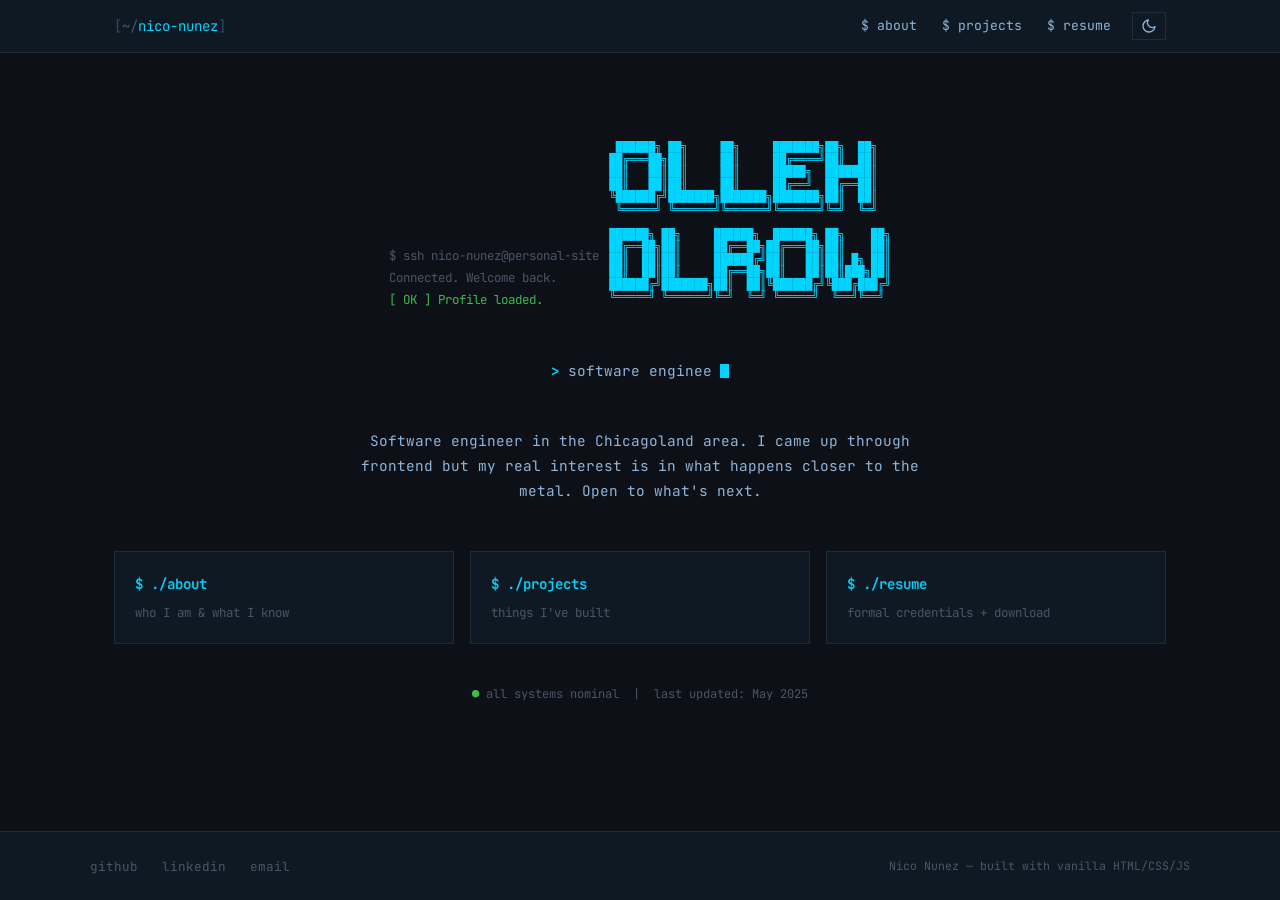
==== index.html @ dd9d21fb "initial commit" ====
<!DOCTYPE html>
<html lang="en" data-theme="dark">
<head>
  <meta charset="UTF-8" />
  <meta name="viewport" content="width=device-width, initial-scale=1.0" />
  <meta name="description" content="Nico Nunez — Software Engineer. Personal site and portfolio." />
  <title>Nico Nunez — dev</title>
  <link rel="stylesheet" href="css/style.css" />
  <script src="js/main.js"></script>
</head>
<body>

  <a href="#main-content" class="skip-link">Skip to main content</a>

  <!-- ═══ HEADER / NAV ═══ -->
  <header class="site-header">
    <nav class="nav-bar" aria-label="Primary navigation">
      <a href="index.html" class="nav-brand" aria-label="Home">
        <span class="nb-bracket">[</span><span class="nb-tilde">~/</span><span class="nb-path">nico-nunez</span><span class="nb-bracket">]</span>
      </a>
      <ul class="nav-links">
        <li><a href="about.html">$ about</a></li>
        <li><a href="projects.html">$ projects</a></li>
        <li><a href="resume.html">$ resume</a></li>
        <li>
          <button class="theme-toggle" id="theme-toggle" type="button" aria-label="Switch to light mode" title="Switch to light mode">
            <!-- Moon icon (shown in dark mode) -->
            <svg class="icon-moon" viewBox="0 0 24 24" aria-hidden="true" fill="none"
                 stroke="currentColor" stroke-width="2" stroke-linecap="round" stroke-linejoin="round">
              <path d="M21 12.79A9 9 0 1 1 11.21 3 7 7 0 0 0 21 12.79z"/>
            </svg>
            <!-- Spiky sun with sunglasses (shown in light mode) -->
            <svg class="icon-sun" viewBox="0 0 24 24" aria-hidden="true" fill="none"
                 stroke="currentColor" stroke-width="1.75" stroke-linecap="round">
              <circle cx="12" cy="12" r="4.5"/>
              <line x1="12" y1="1.5"  x2="12" y2="4.5"/>
              <line x1="12" y1="19.5" x2="12" y2="22.5"/>
              <line x1="1.5"  y1="12" x2="4.5"  y2="12"/>
              <line x1="19.5" y1="12" x2="22.5" y2="12"/>
              <line x1="4.1"  y1="4.1"  x2="6.2"  y2="6.2"/>
              <line x1="17.8" y1="17.8" x2="19.9" y2="19.9"/>
              <line x1="19.9" y1="4.1"  x2="17.8" y2="6.2"/>
              <line x1="6.2"  y1="17.8" x2="4.1"  y2="19.9"/>
              <!-- sunglasses -->
              <rect x="9"    y="11.2" width="2.6" height="1.8" rx="0.5" fill="currentColor" stroke="none"/>
              <rect x="12.4" y="11.2" width="2.6" height="1.8" rx="0.5" fill="currentColor" stroke="none"/>
              <line x1="11.6" y1="12.1" x2="12.4" y2="12.1" stroke-width="1.2"/>
            </svg>
          </button>
        </li>
      </ul>
    </nav>
  </header>

  <!-- ═══ MAIN ═══ -->
  <main id="main-content">
    <section class="hero" aria-label="Introduction">

      <!-- Boot sequence flavour text -->
      <div class="hero-boot" aria-hidden="true">
        <span class="boot-line boot-dim">$ ssh nico-nunez@personal-site</span>
        <span class="boot-line">Connected. Welcome back.</span>
        <span class="boot-line boot-ok">[ OK ] Profile loaded.</span>
      </div>

      <pre class="ascii-art" aria-hidden="true">
 ██████╗ ██╗     ██╗     ███████╗██╗  ██╗
██╔═══██╗██║     ██║     ██╔════╝██║  ██║
██║   ██║██║     ██║     █████╗  ███████║
██║   ██║██║     ██║     ██╔══╝  ██╔══██║
╚██████╔╝███████╗███████╗███████╗██║  ██║
 ╚═════╝ ╚══════╝╚══════╝╚══════╝╚═╝  ╚═╝

██████╗ ██╗     ██████╗  ██████╗ ██╗    ██╗
██╔══██╗██║     ██╔══██╗██╔═══██╗██║    ██║
██║  ██║██║     ██████╔╝██║   ██║██║ █╗ ██║
██║  ██║██║     ██╔══██╗██║   ██║██║███╗██║
██████╔╝███████╗██║  ██║╚██████╔╝╚███╔███╔╝
╚═════╝ ╚══════╝╚═╝  ╚═╝ ╚═════╝  ╚══╝╚══╝</pre>

      <span class="visually-hidden">Hello World — Nico Nunez's personal site</span>

      <div class="tagline-line" aria-live="polite" aria-atomic="true">
        <span class="prompt-char" aria-hidden="true">&gt;</span>
        <span id="typed-tagline" aria-label="software engineer, problem solver, builder of things"></span>
        <span class="cursor" aria-hidden="true"></span>
      </div>

    </section>

    <p class="hero-intro">
      Software engineer in the Chicagoland area. I came up through frontend but my real interest is in what happens closer to the metal. Open to what's next.
    </p>

    <!-- Quick nav -->
    <nav class="home-nav" aria-label="Site sections">
      <div class="home-nav-grid">
        <a href="about.html" class="nav-card">
          <div class="nav-card-cmd">$ ./about</div>
          <div class="nav-card-desc">who I am &amp; what I know</div>
        </a>
        <a href="projects.html" class="nav-card">
          <div class="nav-card-cmd">$ ./projects</div>
          <div class="nav-card-desc">things I've built</div>
        </a>
        <a href="resume.html" class="nav-card">
          <div class="nav-card-cmd">$ ./resume</div>
          <div class="nav-card-desc">formal credentials + download</div>
        </a>
      </div>
    </nav>

    <p class="home-status" aria-live="polite">
      <span class="status-ok">●</span> all systems nominal &nbsp;|&nbsp;
      last updated: <time datetime="2025-05-13">May 2025</time>
    </p>

  </main>

  <!-- ═══ FOOTER ═══ -->
  <footer class="site-footer">
    <div class="footer-inner">
      <ul class="footer-links">
        <li><a href="https://github.com/nico-nunez" target="_blank" rel="noopener noreferrer">github</a></li>
        <li><a href="https://linkedin.com/in/nico-nunez" target="_blank" rel="noopener noreferrer">linkedin</a></li>
        <li><a href="mailto:TODO_EMAIL">email</a></li>
      </ul>
      <p class="footer-copy">Nico Nunez &mdash; built with vanilla HTML/CSS/JS</p>
    </div>
  </footer>

</body>
</html>
---- css/style.css ----
@import url('https://fonts.googleapis.com/css2?family=JetBrains+Mono:ital,wght@0,300;0,400;0,600;0,700;1,400&display=swap');

/* ─────────────────────────────────────────
   THEME VARIABLES
───────────────────────────────────────── */
:root,
[data-theme="dark"] {
  --bg:             #0d1117;
  --surface:        #0f1923;
  --surface-2:      #131e2a;
  --border:         #1e2d3d;
  --border-bright:  #2d4a63;
  --text:           #8fb4d9;
  --text-bright:    #cdd9e8;
  --text-dim:       #4a5568;
  --accent:         #00d4ff;
  --accent-dim:     rgba(0, 212, 255, 0.55);
  --green:          #3fb950;
  --yellow:         #e3b341;
  --red:            #f85149;
  --selection-bg:   rgba(0, 212, 255, 0.15);
  --shadow:         0 4px 32px rgba(0, 0, 0, 0.6);
}

[data-theme="light"] {
  --bg:             #1a2332;
  --surface:        #1e2d3d;
  --surface-2:      #243447;
  --border:         #2d4057;
  --border-bright:  #3d5570;
  --text:           #cdd9e8;
  --text-bright:    #e8f0f8;
  --text-dim:       #6b7c8d;
  --accent:         #38bdf8;
  --accent-dim:     rgba(56, 189, 248, 0.55);
  --green:          #4ade80;
  --yellow:         #fbbf24;
  --red:            #f87171;
  --selection-bg:   rgba(56, 189, 248, 0.15);
  --shadow:         0 4px 32px rgba(0, 0, 0, 0.4);
}

/* ─────────────────────────────────────────
   RESET & BASE
───────────────────────────────────────── */
*, *::before, *::after {
  box-sizing: border-box;
  margin: 0;
  padding: 0;
}

html {
  font-size: 16px;
  scroll-behavior: smooth;
}

body {
  font-family: 'JetBrains Mono', 'Fira Code', 'Cascadia Code', 'Consolas', monospace;
  background: var(--bg);
  color: var(--text);
  line-height: 1.75;
  min-height: 100vh;
  display: flex;
  flex-direction: column;
  transition: background-color 0.25s ease, color 0.25s ease;
}

::selection {
  background: var(--selection-bg);
  color: var(--text-bright);
}

/* ─────────────────────────────────────────
   ACCESSIBILITY
───────────────────────────────────────── */
.skip-link {
  position: absolute;
  top: -100%;
  left: 1rem;
  z-index: 9999;
  background: var(--accent);
  color: var(--bg);
  padding: 0.5rem 1rem;
  font-weight: 700;
  text-decoration: none;
  font-size: 0.875rem;
}

.skip-link:focus { top: 0.75rem; }

.visually-hidden {
  position: absolute;
  width: 1px;
  height: 1px;
  padding: 0;
  margin: -1px;
  overflow: hidden;
  clip: rect(0,0,0,0);
  white-space: nowrap;
  border: 0;
}

:focus-visible {
  outline: 2px solid var(--accent);
  outline-offset: 3px;
}

/* ─────────────────────────────────────────
   HEADER / NAV
───────────────────────────────────────── */
.site-header {
  position: sticky;
  top: 0;
  z-index: 200;
  background: var(--surface);
  border-bottom: 1px solid var(--border);
}

.nav-bar {
  max-width: 1100px;
  margin: 0 auto;
  padding: 0 1.5rem;
  height: 3.25rem;
  display: flex;
  align-items: center;
  justify-content: space-between;
  gap: 1rem;
}

.nav-brand {
  text-decoration: none;
  font-size: 0.875rem;
  color: var(--text-dim);
  white-space: nowrap;
  flex-shrink: 0;
}

.nav-brand .nb-bracket { color: var(--border-bright); }
.nav-brand .nb-tilde   { color: var(--text-dim); }
.nav-brand .nb-path    { color: var(--accent); }

.nav-links {
  list-style: none;
  display: flex;
  align-items: center;
  gap: 0.125rem;
}

.nav-links a {
  display: inline-block;
  padding: 0.3rem 0.65rem;
  font-size: 0.82rem;
  color: var(--text);
  text-decoration: none;
  border: 1px solid transparent;
  transition: color 0.15s, border-color 0.15s;
}

.nav-links a:hover,
.nav-links a:focus-visible {
  color: var(--accent);
  border-color: var(--border);
  outline: none;
}

.nav-links a.active {
  color: var(--accent);
  border-color: var(--border-bright);
}

/* ─────────────────────────────────────────
   THEME TOGGLE
───────────────────────────────────────── */
.theme-toggle {
  background: none;
  border: 1px solid var(--border);
  color: var(--text);
  cursor: pointer;
  padding: 0.3rem 0.5rem;
  margin-left: 0.5rem;
  display: flex;
  align-items: center;
  justify-content: center;
  transition: border-color 0.15s, color 0.15s;
  flex-shrink: 0;
}

.theme-toggle:hover,
.theme-toggle:focus-visible {
  border-color: var(--accent);
  color: var(--accent);
  outline: none;
}

.theme-toggle svg {
  width: 1rem;
  height: 1rem;
  display: none;
}

[data-theme="dark"]  .icon-moon { display: block; }
[data-theme="light"] .icon-sun  { display: block; }

/* ─────────────────────────────────────────
   MAIN
───────────────────────────────────────── */
main {
  flex: 1;
  max-width: 1100px;
  width: 100%;
  margin: 0 auto;
  padding: 3rem 1.5rem 4rem;
}

/* ─────────────────────────────────────────
   BREADCRUMB
───────────────────────────────────────── */
.breadcrumb {
  font-size: 0.78rem;
  color: var(--text-dim);
  margin-bottom: 2rem;
}

.breadcrumb a        { color: var(--text-dim); text-decoration: none; }
.breadcrumb a:hover  { color: var(--accent); }
.breadcrumb .sep     { margin: 0 0.35rem; color: var(--border-bright); }
.breadcrumb .current { color: var(--text-bright); }

/* ─────────────────────────────────────────
   PANELS
───────────────────────────────────────── */
.panel {
  position: relative;
  border: 1px solid var(--border);
  padding: 1.75rem;
  margin: 1.5rem 0;
  background: var(--surface);
}

.panel-title {
  position: absolute;
  top: -0.65rem;
  left: 1.25rem;
  background: var(--surface);
  padding: 0 0.35rem;
  font-size: 0.78rem;
  font-weight: 400;
  color: var(--accent);
  letter-spacing: 0.06em;
}

.panel-title::before { content: "─[ "; color: var(--border-bright); }
.panel-title::after  { content: " ]─"; color: var(--border-bright); }

/* ─────────────────────────────────────────
   HOME — HERO
───────────────────────────────────────── */
.hero {
  padding: 2.5rem 0 1rem;
  text-align: center;
}

.hero-boot {
  font-size: 0.78rem;
  color: var(--text-dim);
  margin-bottom: 2rem;
  text-align: left;
  display: inline-block;
}

.hero-boot .boot-line { display: block; }
.hero-boot .boot-ok   { color: var(--green); }
.hero-boot .boot-dim  { color: var(--text-dim); }

.ascii-art {
  font-size: clamp(0.32rem, 1.1vw, 0.68rem);
  line-height: 1.15;
  color: var(--accent);
  overflow-x: auto;
  display: inline-block;
  text-align: left;
  max-width: 100%;
  margin: 0 auto;
  margin-bottom: 0;
  user-select: none;
}

.ascii-hero {
  display: inline-block;
  text-align: left;
}

.ascii-error {
  font-size: 0.82rem;
  color: var(--text);
  opacity: 0.55;
  margin-top: 0.2rem;
}

.ascii-error-prefix {
  color: var(--red);
}

.hero-name {
  margin-top: 1.5rem;
  font-size: clamp(1.4rem, 4vw, 2.5rem);
  font-weight: 700;
  color: var(--text-bright);
  letter-spacing: 0.2em;
  text-transform: uppercase;
}

.tagline-line {
  margin-top: 1rem;
  font-size: 0.9rem;
  color: var(--text);
  display: flex;
  align-items: center;
  justify-content: center;
  gap: 0.5rem;
  min-height: 1.5rem;
}

.prompt-char { color: var(--accent); font-weight: 700; }

.cursor {
  display: inline-block;
  width: 0.55rem;
  height: 1em;
  background: var(--accent);
  vertical-align: text-bottom;
  animation: blink 1.1s step-end infinite;
}

@keyframes blink {
  0%, 100% { opacity: 1; }
  50%       { opacity: 0; }
}

/* ─────────────────────────────────────────
   HOME — NAV CARDS
───────────────────────────────────────── */
.home-nav {
  margin-top: 3rem;
}

.home-nav-grid {
  display: grid;
  grid-template-columns: repeat(auto-fit, minmax(230px, 1fr));
  gap: 1rem;
  margin-top: 0.75rem;
}

.nav-card {
  display: block;
  text-decoration: none;
  border: 1px solid var(--border);
  padding: 1.25rem;
  background: var(--surface);
  transition: border-color 0.15s, background 0.15s;
}

.nav-card:hover,
.nav-card:focus-visible {
  border-color: var(--accent);
  background: var(--surface-2);
  outline: none;
}

.nav-card-cmd  { color: var(--accent); font-size: 0.88rem; font-weight: 600; }
.nav-card-desc { color: var(--text-dim); font-size: 0.78rem; margin-top: 0.3rem; }

.hero-intro {
  font-size: 0.9rem;
  color: var(--text);
  max-width: 560px;
  margin: 1.75rem auto 0;
  line-height: 1.75;
  text-align: center;
}

.home-status {
  margin-top: 2.5rem;
  font-size: 0.75rem;
  color: var(--text-dim);
  text-align: center;
}

.home-status .status-ok { color: var(--green); }

/* ─────────────────────────────────────────
   ABOUT PAGE
───────────────────────────────────────── */
.about-grid {
  display: grid;
  grid-template-columns: 3fr 2fr;
  gap: 1.25rem;
  margin-top: 0;
}

.bio-text p { margin-bottom: 1rem; font-size: 0.9rem; }
.bio-text p:last-child { margin-bottom: 0; }

.skills-blurb {
  font-size: 0.83rem;
  color: var(--text);
  margin-bottom: 1.25rem;
  line-height: 1.7;
}

.skills-section h3 {
  font-size: 0.78rem;
  color: var(--text-dim);
  text-transform: uppercase;
  letter-spacing: 0.1em;
  margin: 1.25rem 0 0.6rem;
  font-weight: 400;
}

.skills-section h3:first-child { margin-top: 0; }

.skill-list {
  list-style: none;
  display: flex;
  flex-direction: column;
  gap: 0.3rem;
}

.skill-list li {
  font-size: 0.83rem;
  color: var(--text);
  display: flex;
  align-items: center;
  gap: 0.5rem;
}

.skill-list li::before {
  content: "[x]";
  color: var(--green);
  font-size: 0.72rem;
  flex-shrink: 0;
}

/* ─────────────────────────────────────────
   PROJECTS PAGE
───────────────────────────────────────── */
.projects-intro {
  font-size: 0.88rem;
  color: var(--text-dim);
  margin-bottom: 2rem;
}

.projects-grid {
  display: grid;
  grid-template-columns: repeat(2, 1fr);
  gap: 1.5rem;
}

.project-card {
  border: 1px solid var(--border);
  background: var(--surface);
  display: flex;
  flex-direction: column;
  transition: border-color 0.15s;
}

.project-card:hover { border-color: var(--border-bright); }

.card-chrome {
  background: var(--surface-2);
  border-bottom: 1px solid var(--border);
  padding: 0.5rem 0.75rem;
  display: flex;
  align-items: center;
  gap: 0.35rem;
}

.dot {
  width: 0.55rem;
  height: 0.55rem;
  border-radius: 50%;
  flex-shrink: 0;
}

.dot-r { background: var(--red); }
.dot-y { background: var(--yellow); }
.dot-g { background: var(--green); }

.card-chrome-title {
  margin-left: 0.4rem;
  font-size: 0.76rem;
  color: var(--text-dim);
  flex: 1;
  overflow: hidden;
  text-overflow: ellipsis;
  white-space: nowrap;
}

.card-body {
  padding: 1.25rem;
  flex: 1;
  display: flex;
  flex-direction: column;
}

.card-screenshot {
  width: 100%;
  height: 160px;
  object-fit: cover;
  border: 1px solid var(--border);
  display: block;
  margin-bottom: 1rem;
}

.card-name {
  font-size: 0.97rem;
  font-weight: 600;
  color: var(--text-bright);
  margin-bottom: 0.4rem;
}

.card-desc {
  font-size: 0.83rem;
  color: var(--text);
  flex: 1;
  margin-bottom: 0.9rem;
  line-height: 1.6;
}

.tag-list {
  display: flex;
  flex-wrap: wrap;
  gap: 0.35rem;
  margin-bottom: 1rem;
}

.tag {
  font-size: 0.7rem;
  color: var(--accent-dim);
  border: 1px solid var(--border);
  padding: 0.1rem 0.45rem;
  letter-spacing: 0.04em;
}

.card-links {
  display: flex;
  gap: 1.25rem;
  padding-top: 0.75rem;
  border-top: 1px solid var(--border);
  margin-top: auto;
}

.card-links a {
  font-size: 0.79rem;
  color: var(--accent);
  text-decoration: none;
  display: flex;
  align-items: center;
  gap: 0.25rem;
}

.card-links a:hover { text-decoration: underline; }

/* ─────────────────────────────────────────
   RESUME PAGE
───────────────────────────────────────── */
.resume-actions {
  display: flex;
  gap: 0.75rem;
  align-items: center;
  margin-bottom: 1.5rem;
  flex-wrap: wrap;
}

.btn {
  display: inline-flex;
  align-items: center;
  gap: 0.4rem;
  padding: 0.5rem 1.1rem;
  border: 1px solid var(--accent);
  color: var(--accent);
  background: transparent;
  text-decoration: none;
  font-family: inherit;
  font-size: 0.82rem;
  cursor: pointer;
  transition: background 0.15s, color 0.15s;
  letter-spacing: 0.04em;
}

.btn:hover,
.btn:focus-visible {
  background: var(--accent);
  color: var(--bg);
  outline: none;
  text-decoration: none;
}

.resume-frame-wrapper {
  width: 100%;
  border: 1px solid var(--border);
  background: var(--surface);
}

.resume-frame-wrapper iframe {
  width: 100%;
  height: 85vh;
  min-height: 600px;
  border: none;
  display: block;
}

.resume-fallback {
  padding: 2rem;
  text-align: center;
  color: var(--text-dim);
  font-size: 0.85rem;
  line-height: 2;
}

.resume-fallback a { color: var(--accent); }

/* ─────────────────────────────────────────
   FOOTER
───────────────────────────────────────── */
.site-footer {
  position: sticky;
  bottom: 0;
  border-top: 1px solid var(--border);
  background: var(--surface);
  padding: 1.25rem 1.5rem;
  z-index: 100;
}

.footer-inner {
  max-width: 1100px;
  margin: 0 auto;
  display: flex;
  align-items: center;
  justify-content: space-between;
  gap: 1rem;
  flex-wrap: wrap;
}

.footer-links {
  list-style: none;
  display: flex;
  gap: 1.5rem;
}

.footer-links a {
  font-size: 0.79rem;
  color: var(--text-dim);
  text-decoration: none;
  transition: color 0.15s;
}

.footer-links a:hover { color: var(--accent); }

.footer-copy {
  font-size: 0.72rem;
  color: var(--text-dim);
}

/* ─────────────────────────────────────────
   LINKS (global)
───────────────────────────────────────── */
a { color: var(--accent); }
a:hover { text-decoration: underline; }

/* ─────────────────────────────────────────
   SCROLLBAR
───────────────────────────────────────── */
::-webkit-scrollbar       { width: 6px; height: 6px; }
::-webkit-scrollbar-track { background: var(--bg); }
::-webkit-scrollbar-thumb { background: var(--border-bright); }
::-webkit-scrollbar-thumb:hover { background: var(--text-dim); }

/* ─────────────────────────────────────────
   RESPONSIVE
───────────────────────────────────────── */
@media (max-width: 720px) {
  .about-grid         { grid-template-columns: 1fr; }
  .projects-grid      { grid-template-columns: 1fr; }
  .home-nav-grid      { grid-template-columns: 1fr; }
  main                { padding: 2rem 1rem 3rem; }
}

@media (max-width: 900px) {
  .projects-grid      { grid-template-columns: 1fr; }
}

@media (max-width: 480px) {
  .nav-brand              { display: none; }
  .nav-links a            { padding: 0.25rem 0.45rem; font-size: 0.78rem; }
  .ascii-art              { display: none; }
  .footer-inner           { flex-direction: column; text-align: center; }
}
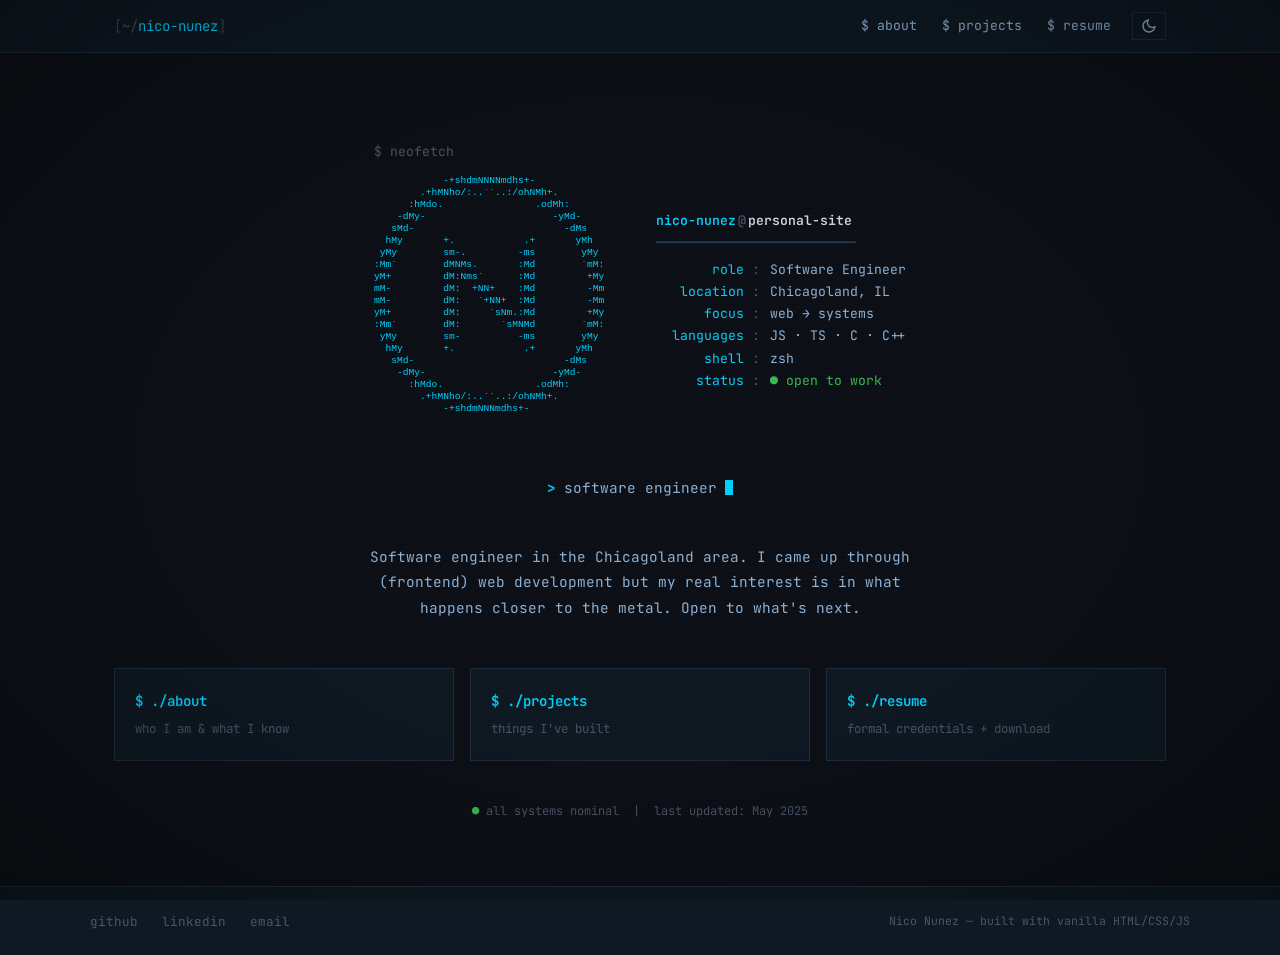
==== commit 035c9f78: "update landing and use web components for nav and footer" ====
--- a/index.html
+++ b/index.html
@@ -1,84 +1,73 @@
 <!DOCTYPE html>
 <html lang="en" data-theme="dark">
+
 <head>
   <meta charset="UTF-8" />
   <meta name="viewport" content="width=device-width, initial-scale=1.0" />
   <meta name="description" content="Nico Nunez — Software Engineer. Personal site and portfolio." />
   <title>Nico Nunez — dev</title>
   <link rel="stylesheet" href="css/style.css" />
+  <script defer src="js/components/Navbar.js"></script>
+  <script defer src="js/components/Footer.js"></script>
   <script src="js/main.js"></script>
 </head>
+
 <body>
 
   <a href="#main-content" class="skip-link">Skip to main content</a>
 
-  <!-- ═══ HEADER / NAV ═══ -->
+  <!-- --- HEADER / NAV --- -->
   <header class="site-header">
-    <nav class="nav-bar" aria-label="Primary navigation">
-      <a href="index.html" class="nav-brand" aria-label="Home">
-        <span class="nb-bracket">[</span><span class="nb-tilde">~/</span><span class="nb-path">nico-nunez</span><span class="nb-bracket">]</span>
-      </a>
-      <ul class="nav-links">
-        <li><a href="about.html">$ about</a></li>
-        <li><a href="projects.html">$ projects</a></li>
-        <li><a href="resume.html">$ resume</a></li>
-        <li>
-          <button class="theme-toggle" id="theme-toggle" type="button" aria-label="Switch to light mode" title="Switch to light mode">
-            <!-- Moon icon (shown in dark mode) -->
-            <svg class="icon-moon" viewBox="0 0 24 24" aria-hidden="true" fill="none"
-                 stroke="currentColor" stroke-width="2" stroke-linecap="round" stroke-linejoin="round">
-              <path d="M21 12.79A9 9 0 1 1 11.21 3 7 7 0 0 0 21 12.79z"/>
-            </svg>
-            <!-- Spiky sun with sunglasses (shown in light mode) -->
-            <svg class="icon-sun" viewBox="0 0 24 24" aria-hidden="true" fill="none"
-                 stroke="currentColor" stroke-width="1.75" stroke-linecap="round">
-              <circle cx="12" cy="12" r="4.5"/>
-              <line x1="12" y1="1.5"  x2="12" y2="4.5"/>
-              <line x1="12" y1="19.5" x2="12" y2="22.5"/>
-              <line x1="1.5"  y1="12" x2="4.5"  y2="12"/>
-              <line x1="19.5" y1="12" x2="22.5" y2="12"/>
-              <line x1="4.1"  y1="4.1"  x2="6.2"  y2="6.2"/>
-              <line x1="17.8" y1="17.8" x2="19.9" y2="19.9"/>
-              <line x1="19.9" y1="4.1"  x2="17.8" y2="6.2"/>
-              <line x1="6.2"  y1="17.8" x2="4.1"  y2="19.9"/>
-              <!-- sunglasses -->
-              <rect x="9"    y="11.2" width="2.6" height="1.8" rx="0.5" fill="currentColor" stroke="none"/>
-              <rect x="12.4" y="11.2" width="2.6" height="1.8" rx="0.5" fill="currentColor" stroke="none"/>
-              <line x1="11.6" y1="12.1" x2="12.4" y2="12.1" stroke-width="1.2"/>
-            </svg>
-          </button>
-        </li>
-      </ul>
-    </nav>
+      <web-navbar></web-navbar>
   </header>
 
-  <!-- ═══ MAIN ═══ -->
+  <!-- --- MAIN --- -->
   <main id="main-content">
     <section class="hero" aria-label="Introduction">
 
-      <!-- Boot sequence flavour text -->
-      <div class="hero-boot" aria-hidden="true">
-        <span class="boot-line boot-dim">$ ssh nico-nunez@personal-site</span>
-        <span class="boot-line">Connected. Welcome back.</span>
-        <span class="boot-line boot-ok">[ OK ] Profile loaded.</span>
+      <div class="neofetch" aria-hidden="true">
+        <div class="nf-cmd">$ neofetch</div>
+        <div class="nf-body">
+          <pre class="nf-logo">
+            -+shdmNNNNmdhs+-
+        .+hMNho/:..``..:/ohNMh+.
+      :hMdo.                .odMh:
+    -dMy-                      -yMd-
+   sMd-                          -dMs
+  hMy       +.            .+       yMh
+ yMy        sm-.         -ms        yMy
+:Mm`        dMNMs.       :Md        `mM:
+yM+         dM:Nms`      :Md         +My
+mM-         dM:  +NN+    :Md         -Mm
+mM-         dM:   `+NN+  :Md         -Mm
+yM+         dM:     `sNm.:Md         +My
+:Mm`        dM:       `sMNMd        `mM:
+ yMy        sm-          -ms        yMy
+  hMy       +.            .+       yMh
+   sMd-                          -dMs
+    -dMy-                      -yMd-
+      :hMdo.                .odMh:
+        .+hMNho/:..``..:/ohNMh+.
+            -+shdmNNNmdhs+-
+          </pre>
+          <div class="nf-info">
+            <div class="nf-header">
+              <span class="nf-user">nico-nunez</span><span class="nf-at">@</span><span
+                class="nf-host">personal-site</span>
+            </div>
+            <div class="nf-sep">─────────────────────────</div>
+            <div class="nf-row"><span class="nf-key">role</span><span class="nf-val">Software Engineer</span></div>
+            <div class="nf-row"><span class="nf-key">location</span><span class="nf-val">Chicagoland, IL</span></div>
+            <div class="nf-row"><span class="nf-key">focus</span><span class="nf-val">web → systems</span></div>
+            <div class="nf-row"><span class="nf-key">languages</span><span class="nf-val">JS · TS · C · C++</span>
+            </div>
+            <div class="nf-row"><span class="nf-key">shell</span><span class="nf-val">zsh</span></div>
+            <div class="nf-row"><span class="nf-key">status</span><span class="nf-val nf-ok">● open to work</span></div>
+          </div>
+        </div>
       </div>
 
-      <pre class="ascii-art" aria-hidden="true">
- ██████╗ ██╗     ██╗     ███████╗██╗  ██╗
-██╔═══██╗██║     ██║     ██╔════╝██║  ██║
-██║   ██║██║     ██║     █████╗  ███████║
-██║   ██║██║     ██║     ██╔══╝  ██╔══██║
-╚██████╔╝███████╗███████╗███████╗██║  ██║
- ╚═════╝ ╚══════╝╚══════╝╚══════╝╚═╝  ╚═╝
-
-██████╗ ██╗     ██████╗  ██████╗ ██╗    ██╗
-██╔══██╗██║     ██╔══██╗██╔═══██╗██║    ██║
-██║  ██║██║     ██████╔╝██║   ██║██║ █╗ ██║
-██║  ██║██║     ██╔══██╗██║   ██║██║███╗██║
-██████╔╝███████╗██║  ██║╚██████╔╝╚███╔███╔╝
-╚═════╝ ╚══════╝╚═╝  ╚═╝ ╚═════╝  ╚══╝╚══╝</pre>
-
-      <span class="visually-hidden">Hello World — Nico Nunez's personal site</span>
+      <span class="visually-hidden">Nico Nunez's personal site</span>
 
       <div class="tagline-line" aria-live="polite" aria-atomic="true">
         <span class="prompt-char" aria-hidden="true">&gt;</span>
@@ -89,7 +78,8 @@
     </section>
 
     <p class="hero-intro">
-      Software engineer in the Chicagoland area. I came up through frontend but my real interest is in what happens closer to the metal. Open to what's next.
+      Software engineer in the Chicagoland area. I came up through (frontend) web development but my real interest is in what happens
+      closer to the metal. Open to what's next.
     </p>
 
     <!-- Quick nav -->
@@ -117,17 +107,9 @@
 
   </main>
 
-  <!-- ═══ FOOTER ═══ -->
-  <footer class="site-footer">
-    <div class="footer-inner">
-      <ul class="footer-links">
-        <li><a href="https://github.com/nico-nunez" target="_blank" rel="noopener noreferrer">github</a></li>
-        <li><a href="https://linkedin.com/in/nico-nunez" target="_blank" rel="noopener noreferrer">linkedin</a></li>
-        <li><a href="mailto:TODO_EMAIL">email</a></li>
-      </ul>
-      <p class="footer-copy">Nico Nunez &mdash; built with vanilla HTML/CSS/JS</p>
-    </div>
-  </footer>
+  <!-- --- FOOTER --- -->
+  <web-footer></web-footer>
 
-</body>
+  </body>
+
 </html>
--- a/css/style.css
+++ b/css/style.css
@@ -1,8 +1,8 @@
 @import url('https://fonts.googleapis.com/css2?family=JetBrains+Mono:ital,wght@0,300;0,400;0,600;0,700;1,400&display=swap');
 
-/* ─────────────────────────────────────────
+/* =========================================
    THEME VARIABLES
-───────────────────────────────────────── */
+========================================= */
 :root,
 [data-theme="dark"] {
   --bg:             #0d1117;
@@ -40,9 +40,9 @@
   --shadow:         0 4px 32px rgba(0, 0, 0, 0.4);
 }
 
-/* ─────────────────────────────────────────
+/* =========================================
    RESET & BASE
-───────────────────────────────────────── */
+========================================= */
 *, *::before, *::after {
   box-sizing: border-box;
   margin: 0;
@@ -70,9 +70,9 @@
   color: var(--text-bright);
 }
 
-/* ─────────────────────────────────────────
+/* =========================================
    ACCESSIBILITY
-───────────────────────────────────────── */
+========================================= */
 .skip-link {
   position: absolute;
   top: -100%;
@@ -105,15 +105,16 @@
   outline-offset: 3px;
 }
 
-/* ─────────────────────────────────────────
+/* =========================================
    HEADER / NAV
-───────────────────────────────────────── */
+========================================= */
 .site-header {
   position: sticky;
   top: 0;
   z-index: 200;
   background: var(--surface);
   border-bottom: 1px solid var(--border);
+  min-height: 3.25rem; /* reserve for nav web component */
 }
 
 .nav-bar {
@@ -168,9 +169,9 @@
   border-color: var(--border-bright);
 }
 
-/* ─────────────────────────────────────────
+/* =========================================
    THEME TOGGLE
-───────────────────────────────────────── */
+========================================= */
 .theme-toggle {
   background: none;
   border: 1px solid var(--border);
@@ -201,9 +202,9 @@
 [data-theme="dark"]  .icon-moon { display: block; }
 [data-theme="light"] .icon-sun  { display: block; }
 
-/* ─────────────────────────────────────────
+/* =========================================
    MAIN
-───────────────────────────────────────── */
+========================================= */
 main {
   flex: 1;
   max-width: 1100px;
@@ -212,9 +213,9 @@
   padding: 3rem 1.5rem 4rem;
 }
 
-/* ─────────────────────────────────────────
+/* =========================================
    BREADCRUMB
-───────────────────────────────────────── */
+========================================= */
 .breadcrumb {
   font-size: 0.78rem;
   color: var(--text-dim);
@@ -226,9 +227,9 @@
 .breadcrumb .sep     { margin: 0 0.35rem; color: var(--border-bright); }
 .breadcrumb .current { color: var(--text-bright); }
 
-/* ─────────────────────────────────────────
+/* =========================================
    PANELS
-───────────────────────────────────────── */
+========================================= */
 .panel {
   position: relative;
   border: 1px solid var(--border);
@@ -252,63 +253,91 @@
 .panel-title::before { content: "─[ "; color: var(--border-bright); }
 .panel-title::after  { content: " ]─"; color: var(--border-bright); }
 
-/* ─────────────────────────────────────────
+/* =========================================
    HOME — HERO
-───────────────────────────────────────── */
+========================================= */
 .hero {
   padding: 2.5rem 0 1rem;
   text-align: center;
 }
 
-.hero-boot {
-  font-size: 0.78rem;
-  color: var(--text-dim);
-  margin-bottom: 2rem;
-  text-align: left;
-  display: inline-block;
-}
-
-.hero-boot .boot-line { display: block; }
-.hero-boot .boot-ok   { color: var(--green); }
-.hero-boot .boot-dim  { color: var(--text-dim); }
-
-.ascii-art {
-  font-size: clamp(0.32rem, 1.1vw, 0.68rem);
-  line-height: 1.15;
-  color: var(--accent);
-  overflow-x: auto;
+/* =========================================
+   CRT PAGE OVERLAY
+========================================= */
+body::after {
+  content: '';
+  position: fixed;
+  inset: 0;
+  background:
+    repeating-linear-gradient(
+      0deg,
+      transparent,
+      transparent 2px,
+      rgba(0, 0, 0, 0.04) 2px,
+      rgba(0, 0, 0, 0.04) 4px
+    ),
+    radial-gradient(ellipse at center, transparent 50%, rgba(0, 0, 0, 0.35) 100%);
+  pointer-events: none;
+  z-index: 9998;
+}
+
+.neofetch {
   display: inline-block;
   text-align: left;
-  max-width: 100%;
-  margin: 0 auto;
-  margin-bottom: 0;
-  user-select: none;
-}
-
-.ascii-hero {
-  display: inline-block;
-  text-align: left;
-}
-
-.ascii-error {
   font-size: 0.82rem;
-  color: var(--text);
-  opacity: 0.55;
-  margin-top: 0.2rem;
-}
-
-.ascii-error-prefix {
-  color: var(--red);
-}
-
-.hero-name {
-  margin-top: 1.5rem;
-  font-size: clamp(1.4rem, 4vw, 2.5rem);
-  font-weight: 700;
-  color: var(--text-bright);
-  letter-spacing: 0.2em;
-  text-transform: uppercase;
-}
+  margin-bottom: 2rem;
+  line-height: 1.7;
+}
+
+.nf-cmd {
+  color: var(--text-dim);
+  margin-bottom: 0.75rem;
+}
+
+.nf-body {
+  display: flex;
+  align-items: center;
+  gap: 2rem;
+}
+
+.nf-logo {
+  color: var(--accent);
+  font-size: 0.6rem;
+  line-height: 1.25;
+  flex-shrink: 0;
+  margin: 0;
+  padding-right: 1.25rem;
+}
+
+.nf-header { font-weight: 600; }
+
+.nf-user { color: var(--accent); }
+.nf-at   { color: var(--text-dim); margin: 0 0.1rem; }
+.nf-host { color: var(--text-bright); }
+
+.nf-sep {
+  color: var(--border-bright);
+  margin-bottom: 0.25rem;
+}
+
+.nf-row {
+  display: flex;
+  gap: 0.6rem;
+}
+
+.nf-key {
+  color: var(--accent);
+  min-width: 6.5rem;
+  text-align: right;
+}
+
+.nf-key::after {
+  content: ' :';
+  color: var(--text-dim);
+}
+
+.nf-val { color: var(--text); }
+.nf-ok  { color: var(--green); }
 
 .tagline-line {
   margin-top: 1rem;
@@ -337,9 +366,9 @@
   50%       { opacity: 0; }
 }
 
-/* ─────────────────────────────────────────
+/* =========================================
    HOME — NAV CARDS
-───────────────────────────────────────── */
+========================================= */
 .home-nav {
   margin-top: 3rem;
 }
@@ -388,9 +417,9 @@
 
 .home-status .status-ok { color: var(--green); }
 
-/* ─────────────────────────────────────────
+/* =========================================
    ABOUT PAGE
-───────────────────────────────────────── */
+========================================= */
 .about-grid {
   display: grid;
   grid-template-columns: 3fr 2fr;
@@ -441,9 +470,9 @@
   flex-shrink: 0;
 }
 
-/* ─────────────────────────────────────────
+/* =========================================
    PROJECTS PAGE
-───────────────────────────────────────── */
+========================================= */
 .projects-intro {
   font-size: 0.88rem;
   color: var(--text-dim);
@@ -561,9 +590,9 @@
 
 .card-links a:hover { text-decoration: underline; }
 
-/* ─────────────────────────────────────────
+/* =========================================
    RESUME PAGE
-───────────────────────────────────────── */
+========================================= */
 .resume-actions {
   display: flex;
   gap: 0.75rem;
@@ -620,9 +649,9 @@
 
 .resume-fallback a { color: var(--accent); }
 
-/* ─────────────────────────────────────────
+/* =========================================
    FOOTER
-───────────────────────────────────────── */
+========================================= */
 .site-footer {
   position: sticky;
   bottom: 0;
@@ -662,23 +691,23 @@
   color: var(--text-dim);
 }
 
-/* ─────────────────────────────────────────
+/* =========================================
    LINKS (global)
-───────────────────────────────────────── */
+========================================= */
 a { color: var(--accent); }
 a:hover { text-decoration: underline; }
 
-/* ─────────────────────────────────────────
+/* =========================================
    SCROLLBAR
-───────────────────────────────────────── */
+========================================= */
 ::-webkit-scrollbar       { width: 6px; height: 6px; }
 ::-webkit-scrollbar-track { background: var(--bg); }
 ::-webkit-scrollbar-thumb { background: var(--border-bright); }
 ::-webkit-scrollbar-thumb:hover { background: var(--text-dim); }
 
-/* ─────────────────────────────────────────
+/* =========================================
    RESPONSIVE
-───────────────────────────────────────── */
+========================================= */
 @media (max-width: 720px) {
   .about-grid         { grid-template-columns: 1fr; }
   .projects-grid      { grid-template-columns: 1fr; }
@@ -693,6 +722,6 @@
 @media (max-width: 480px) {
   .nav-brand              { display: none; }
   .nav-links a            { padding: 0.25rem 0.45rem; font-size: 0.78rem; }
-  .ascii-art              { display: none; }
+  .monitor-body           { width: 100%; }
   .footer-inner           { flex-direction: column; text-align: center; }
 }
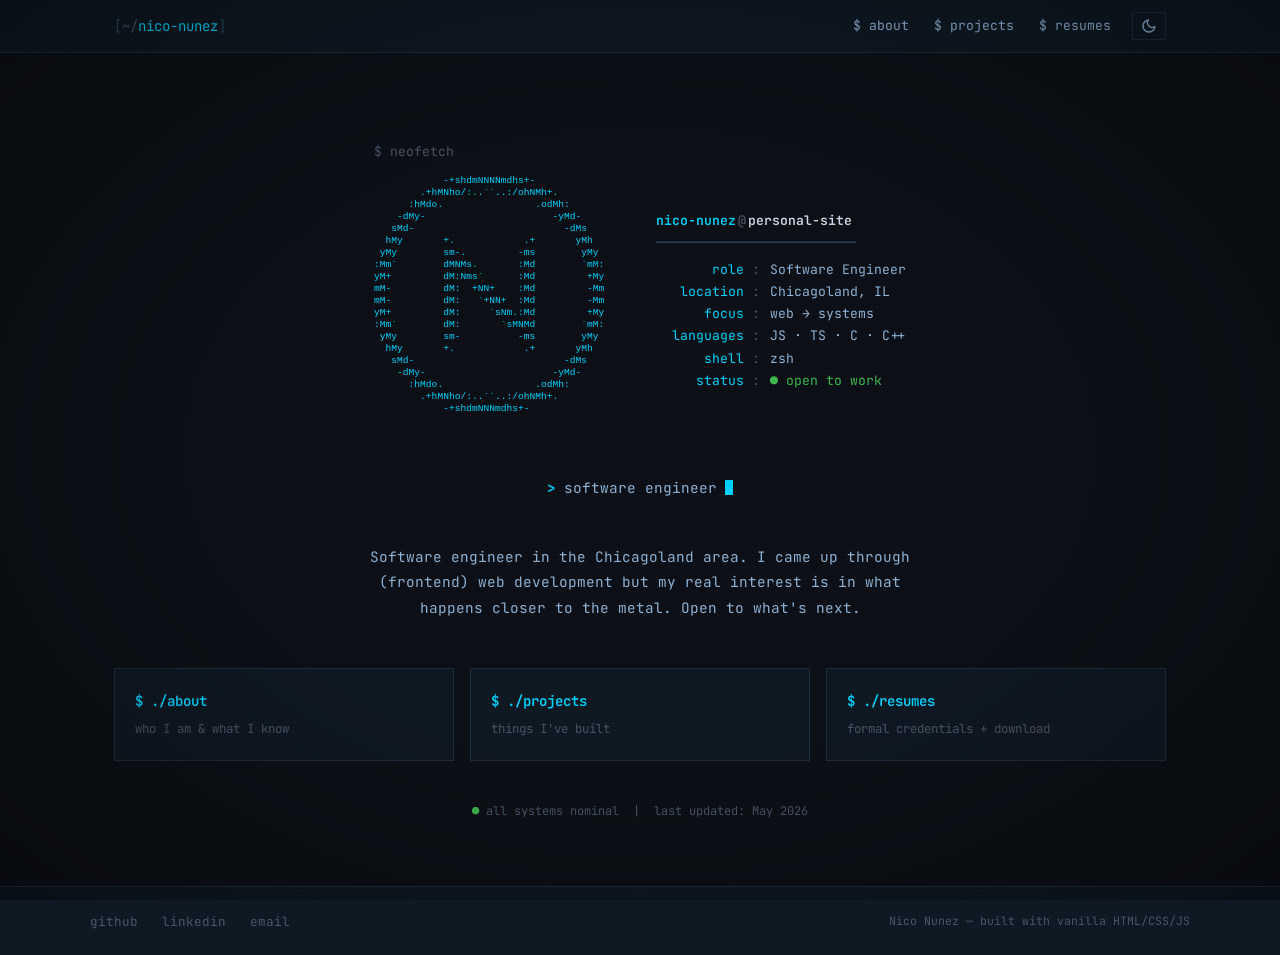
==== commit 2997506c: "initial portfolio site" ====
--- a/index.html
+++ b/index.html
@@ -94,7 +94,7 @@
           <div class="nav-card-desc">things I've built</div>
         </a>
         <a href="resume.html" class="nav-card">
-          <div class="nav-card-cmd">$ ./resume</div>
+          <div class="nav-card-cmd">$ ./resumes</div>
           <div class="nav-card-desc">formal credentials + download</div>
         </a>
       </div>
@@ -102,7 +102,7 @@
 
     <p class="home-status" aria-live="polite">
       <span class="status-ok">●</span> all systems nominal &nbsp;|&nbsp;
-      last updated: <time datetime="2025-05-13">May 2025</time>
+      last updated: <time datetime="2025-05-13">May 2026</time>
     </p>
 
   </main>
--- a/css/style.css
+++ b/css/style.css
@@ -591,16 +591,8 @@
 .card-links a:hover { text-decoration: underline; }
 
 /* =========================================
-   RESUME PAGE
-========================================= */
-.resume-actions {
-  display: flex;
-  gap: 0.75rem;
-  align-items: center;
-  margin-bottom: 1.5rem;
-  flex-wrap: wrap;
-}
-
+   RESUME PAGE — CHROME
+========================================= */
 .btn {
   display: inline-flex;
   align-items: center;
@@ -625,29 +617,259 @@
   text-decoration: none;
 }
 
-.resume-frame-wrapper {
-  width: 100%;
+.resume-page-header {
+  display: flex;
+  align-items: center;
+  justify-content: space-between;
+  gap: 1rem;
+  margin-bottom: 1.25rem;
+  flex-wrap: wrap;
+}
+
+.resume-tabs {
+  display: flex;
   border: 1px solid var(--border);
-  background: var(--surface);
-}
-
-.resume-frame-wrapper iframe {
-  width: 100%;
-  height: 85vh;
-  min-height: 600px;
+}
+
+.resume-tab {
+  background: none;
   border: none;
-  display: block;
-}
-
-.resume-fallback {
-  padding: 2rem;
+  border-right: 1px solid var(--border);
+  color: var(--text);
+  cursor: pointer;
+  font-family: inherit;
+  font-size: 0.82rem;
+  padding: 0.45rem 1.1rem;
+  letter-spacing: 0.04em;
+  transition: color 0.15s, background 0.15s;
+  position: relative;
+}
+
+.resume-tab:last-child { border-right: none; }
+
+.resume-tab:hover {
+  color: var(--accent);
+  background: var(--surface-2);
+}
+
+.resume-tab.active {
+  color: var(--accent);
+  background: var(--surface-2);
+}
+
+.resume-tab.active::after {
+  content: '';
+  position: absolute;
+  bottom: 0;
+  left: 0;
+  right: 0;
+  height: 2px;
+  background: var(--accent);
+}
+
+.resume-doc-wrapper {
+  position: relative;
+  z-index: 9999;
+  border: 1px solid var(--border);
+  box-shadow: var(--shadow);
+}
+
+/* =========================================
+   RESUME PAGE — DOCUMENT (white card)
+========================================= */
+.resume-doc {
+  background: #faf8f2;
+  font-family: 'Work Sans', -apple-system, system-ui, sans-serif;
+  color: #2a2a2a;
+  font-size: 10.5pt;
+  line-height: 1.45;
+  -webkit-font-smoothing: antialiased;
+  -moz-osx-font-smoothing: grayscale;
+}
+
+.resume-doc .container {
+  max-width: 8.5in;
+  margin: 0 auto;
+  padding: 0.6in 0.65in;
+}
+
+/* Element resets scoped to the document */
+.resume-doc * { box-sizing: border-box; }
+.resume-doc ul { margin: 0; padding: 0; }
+.resume-doc li { margin: 0; padding: 0; }
+.resume-doc p  { margin: 0; padding: 0; }
+
+.resume-doc a {
+  color: #0f4c75;
+  text-decoration: none;
+}
+.resume-doc a:hover { text-decoration: underline; }
+
+.resume-doc code {
+  font-family: 'JetBrains Mono', monospace;
+  font-size: 0.88em;
+  color: #2a2a2a;
+}
+
+/* Header */
+.resume-doc header {
   text-align: center;
-  color: var(--text-dim);
+  padding-bottom: 0.5rem;
+  border-bottom: 2px solid #1a1a2e;
+  margin-bottom: 1rem;
+  background: none;
+  position: static;
+  min-height: 0;
+}
+
+.resume-doc h1 {
+  font-family: 'Crimson Pro', Georgia, serif;
+  font-size: 2.2rem;
+  font-weight: 700;
+  color: #1a1a2e;
+  letter-spacing: -0.5px;
+  margin-bottom: 0.4rem;
+  border: none;
+  padding: 0;
+  line-height: 1.2;
+}
+
+.contact-info {
+  display: flex;
+  justify-content: center;
+  flex-wrap: wrap;
+  gap: 0.5rem 1.2rem;
   font-size: 0.85rem;
-  line-height: 2;
-}
-
-.resume-fallback a { color: var(--accent); }
+  color: #4a4a4a;
+  margin-top: 0.5rem;
+}
+
+.contact-info span { white-space: nowrap; }
+
+/* Section headings */
+.resume-doc h2 {
+  font-family: 'Crimson Pro', Georgia, serif;
+  font-size: 1.25rem;
+  font-weight: 700;
+  color: #1a1a2e;
+  margin-top: 1.1rem;
+  margin-bottom: 0.6rem;
+  padding-bottom: 0.25rem;
+  border-bottom: 1.5px solid #d4d4d4;
+  letter-spacing: -0.3px;
+}
+
+.resume-doc h3 {
+  font-size: 1rem;
+  font-weight: 600;
+  color: #16213e;
+  margin: 0;
+  font-family: 'Work Sans', sans-serif;
+}
+
+.resume-doc h4 {
+  font-size: 0.92rem;
+  font-weight: 600;
+  color: #2a2a2a;
+  margin-bottom: 0.3rem;
+  margin-top: 0.5rem;
+  font-family: 'Work Sans', sans-serif;
+}
+
+/* Summary paragraph */
+.resume-summary {
+  margin-top: 0.5rem;
+  font-size: 0.95rem;
+  color: #4a4a4a;
+  line-height: 1.6;
+}
+
+/* Job entries */
+.job { margin-bottom: 1rem; }
+
+.job-header {
+  display: flex;
+  justify-content: space-between;
+  align-items: baseline;
+  margin-bottom: 0.3rem;
+  flex-wrap: wrap;
+  gap: 0.25rem;
+}
+
+.job-title  { font-weight: 600; color: #2a2a2a; }
+.job-company { color: #4a4a4a; }
+.job-date {
+  font-size: 0.85rem;
+  color: #666666;
+  font-weight: 500;
+  font-style: italic;
+  white-space: nowrap;
+}
+
+.subsection {
+  margin-top: 0.6rem;
+  margin-bottom: 0.6rem;
+}
+
+/* Lists */
+.resume-doc ul {
+  margin-left: 1.1rem;
+  margin-top: 0.25rem;
+  list-style: disc;
+}
+
+.resume-doc li {
+  margin-bottom: 0.25rem;
+  padding-left: 0.2rem;
+  line-height: 1.4;
+}
+
+.resume-doc li::marker { color: #0f4c75; }
+.resume-doc li::before { content: none !important; }
+
+/* Projects */
+.resume-project {
+  margin-bottom: 1rem;
+  padding-left: 0.5rem;
+}
+
+.resume-project h4 {
+  font-size: 0.95rem;
+  font-weight: 600;
+  color: #16213e;
+}
+
+.resume-technologies {
+  font-size: 0.9rem;
+  color: #4a4a4a;
+  font-style: italic;
+  margin-top: 0.25rem;
+}
+
+/* Skills */
+.resume-skills-grid {
+  display: grid;
+  grid-template-columns: repeat(2, 1fr);
+  gap: 0.5rem 2rem;
+  margin-top: 0.75rem;
+}
+
+.resume-skill-item {
+  display: flex;
+  gap: 0.5rem;
+}
+
+.resume-skill-label {
+  font-weight: 600;
+  color: #16213e;
+  white-space: nowrap;
+}
+
+.resume-skill-value { color: #4a4a4a; }
+
+/* Education */
+.resume-education { margin-top: 0.5rem; }
+.resume-doc strong { font-weight: 600; color: #2a2a2a; }
 
 /* =========================================
    FOOTER
